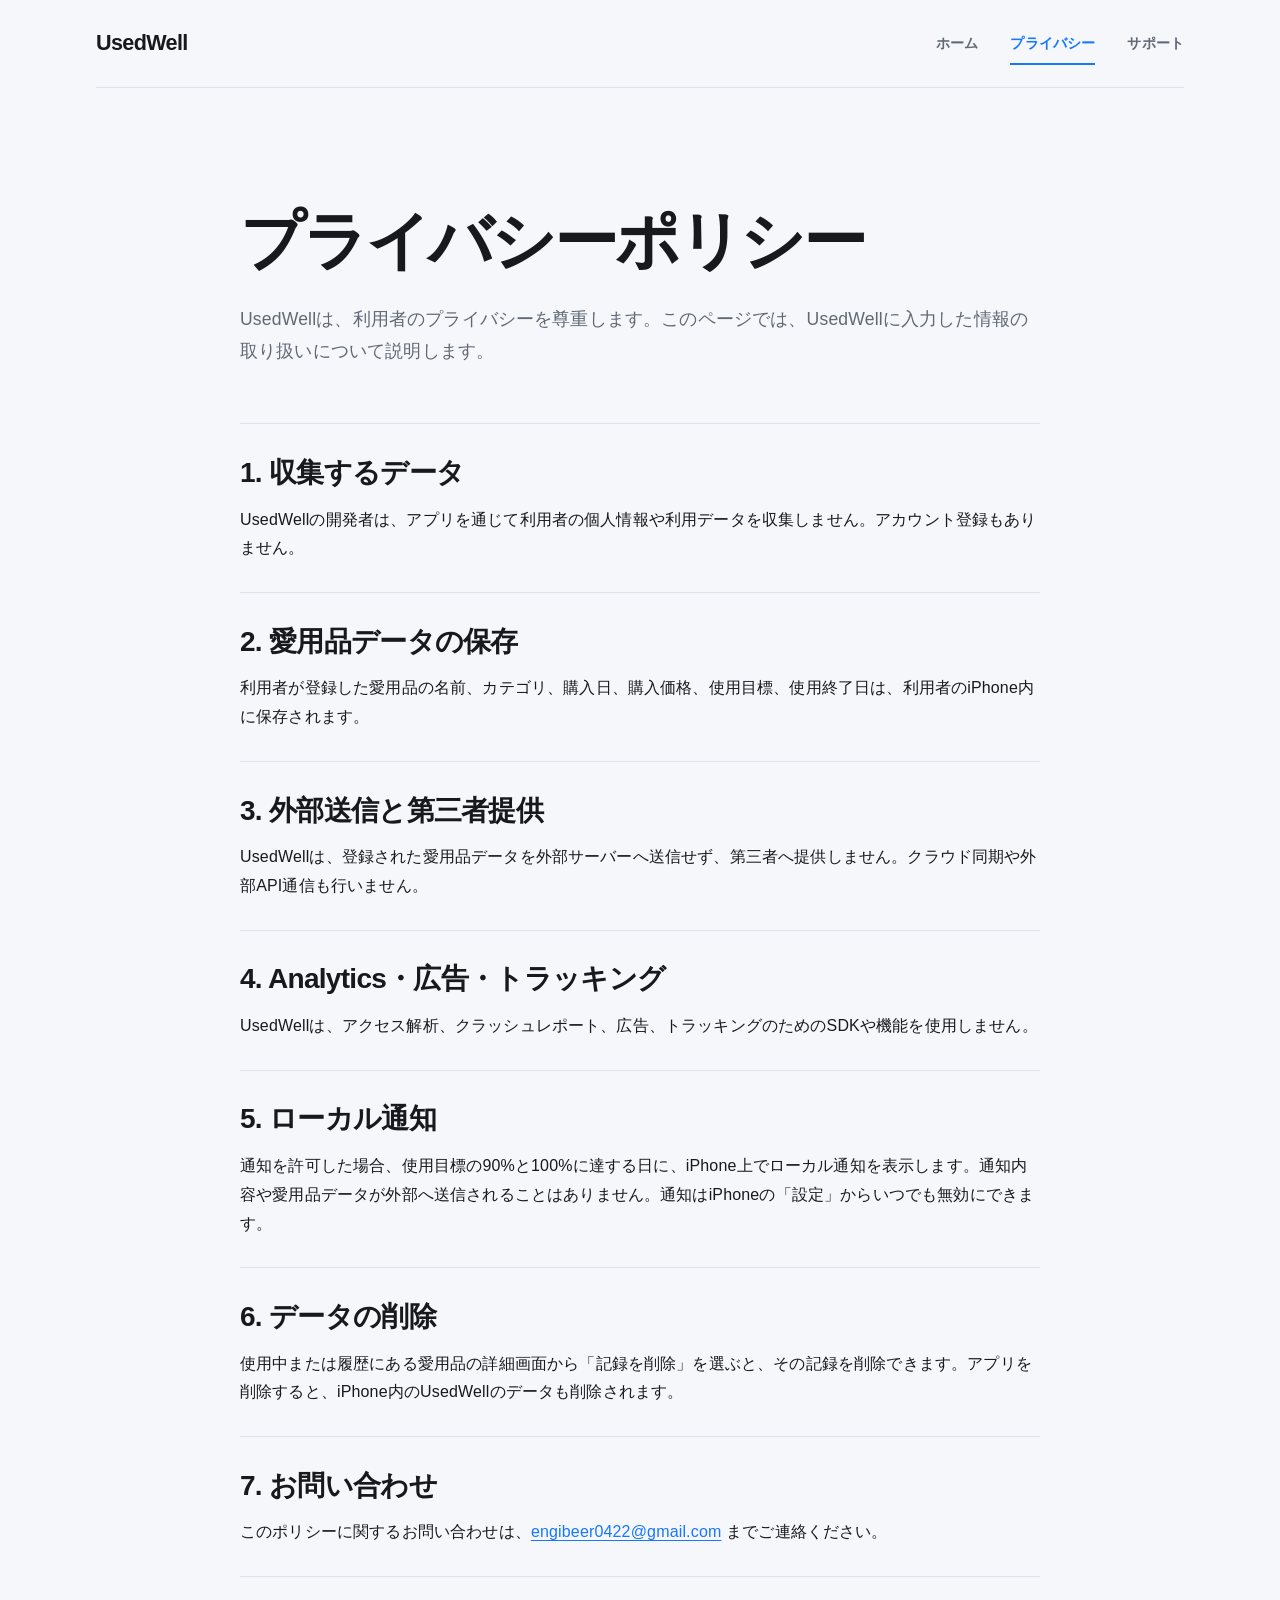
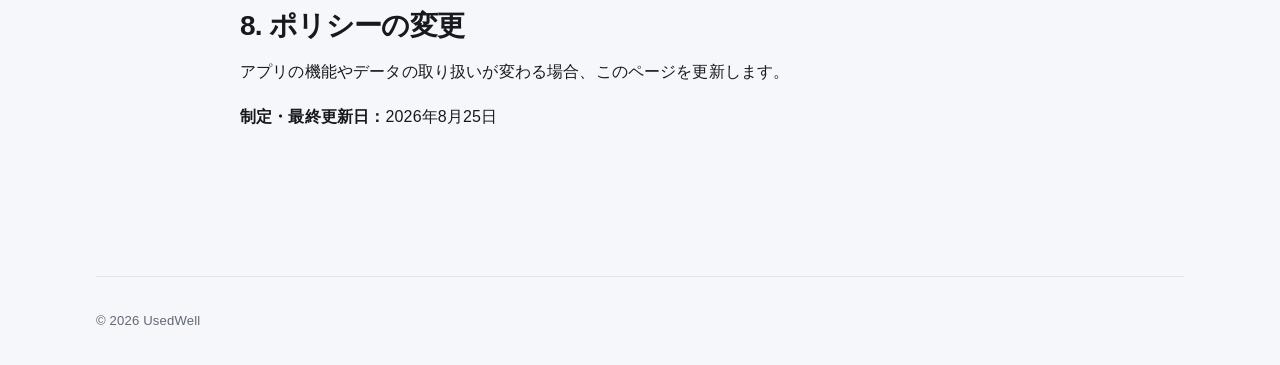
==== docs/privacy/index.html @ a08a8ba6 "Add UsedWell GitHub Pages site" ====
<!doctype html>
<html lang="ja">
  <head>
    <meta charset="utf-8">
    <meta name="viewport" content="width=device-width, initial-scale=1">
    <meta name="description" content="UsedWellのプライバシーポリシー。">
    <title>プライバシーポリシー | UsedWell</title>
    <link rel="stylesheet" href="../styles.css">
  </head>
  <body>
    <header class="site-header">
      <a class="brand" href="../" aria-label="UsedWell ホーム">UsedWell</a>
      <nav class="site-nav" aria-label="メインナビゲーション">
        <a href="../">ホーム</a>
        <a href="./" aria-current="page">プライバシー</a>
        <a href="../support/">サポート</a>
      </nav>
    </header>
    <main class="document">
      <h1>プライバシーポリシー</h1>
      <p class="document-intro">UsedWellは、利用者のプライバシーを尊重します。このページでは、UsedWellに入力した情報の取り扱いについて説明します。</p>
      <section class="policy-section">
        <h2>1. 収集するデータ</h2>
        <p>UsedWellの開発者は、アプリを通じて利用者の個人情報や利用データを収集しません。アカウント登録もありません。</p>
      </section>
      <section class="policy-section">
        <h2>2. 愛用品データの保存</h2>
        <p>利用者が登録した愛用品の名前、カテゴリ、購入日、購入価格、使用目標、使用終了日は、利用者のiPhone内に保存されます。</p>
      </section>
      <section class="policy-section">
        <h2>3. 外部送信と第三者提供</h2>
        <p>UsedWellは、登録された愛用品データを外部サーバーへ送信せず、第三者へ提供しません。クラウド同期や外部API通信も行いません。</p>
      </section>
      <section class="policy-section">
        <h2>4. Analytics・広告・トラッキング</h2>
        <p>UsedWellは、アクセス解析、クラッシュレポート、広告、トラッキングのためのSDKや機能を使用しません。</p>
      </section>
      <section class="policy-section">
        <h2>5. ローカル通知</h2>
        <p>通知を許可した場合、使用目標の90%と100%に達する日に、iPhone上でローカル通知を表示します。通知内容や愛用品データが外部へ送信されることはありません。通知はiPhoneの「設定」からいつでも無効にできます。</p>
      </section>
      <section class="policy-section">
        <h2>6. データの削除</h2>
        <p>使用中または履歴にある愛用品の詳細画面から「記録を削除」を選ぶと、その記録を削除できます。アプリを削除すると、iPhone内のUsedWellのデータも削除されます。</p>
      </section>
      <section class="policy-section">
        <h2>7. お問い合わせ</h2>
        <p>このポリシーに関するお問い合わせは、<a href="mailto:engibeer0422@gmail.com?subject=UsedWell%20Privacy">engibeer0422@gmail.com</a> までご連絡ください。</p>
      </section>
      <section class="policy-section">
        <h2>8. ポリシーの変更</h2>
        <p>アプリの機能やデータの取り扱いが変わる場合、このページを更新します。</p>
        <p><strong>制定・最終更新日：</strong>2026年8月25日</p>
      </section>
    </main>
    <footer class="site-footer">© 2026 UsedWell</footer>
  </body>
</html>
---- docs/styles.css ----
:root {
  color-scheme: light;
  --background: #f5f7fb;
  --surface: #ffffff;
  --text: #17191d;
  --muted: #616975;
  --line: #dfe4ec;
  --accent: #1677ff;
  --content: 68rem;
  font-family: -apple-system, BlinkMacSystemFont, "Helvetica Neue", "Yu Gothic", YuGothic,
    sans-serif;
}

* {
  box-sizing: border-box;
}

html {
  background: var(--background);
  scroll-behavior: smooth;
}

body {
  display: grid;
  grid-template-rows: auto 1fr auto;
  min-height: 100vh;
  margin: 0;
  color: var(--text);
  background: var(--background);
  font-size: 1rem;
  line-height: 1.8;
  letter-spacing: 0.01em;
}

a {
  color: var(--accent);
  text-decoration-thickness: 0.08em;
  text-underline-offset: 0.2em;
}

a:hover {
  text-decoration-thickness: 0.12em;
}

a:focus-visible,
summary:focus-visible {
  outline: 3px solid color-mix(in srgb, var(--accent) 35%, transparent);
  outline-offset: 4px;
}

.site-header,
.site-footer,
main {
  width: min(calc(100% - 3rem), var(--content));
  margin-inline: auto;
}

.site-header {
  display: flex;
  align-items: center;
  justify-content: space-between;
  min-height: 5.5rem;
  border-bottom: 1px solid var(--line);
}

.brand {
  color: var(--text);
  font-size: 1.35rem;
  font-weight: 750;
  letter-spacing: -0.03em;
  text-decoration: none;
}

.site-nav {
  display: flex;
  gap: 2rem;
  font-size: 0.9rem;
  font-weight: 600;
}

.site-nav a {
  position: relative;
  color: var(--muted);
  text-decoration: none;
}

.site-nav a[aria-current="page"] {
  color: var(--accent);
}

.site-nav a[aria-current="page"]::after {
  position: absolute;
  right: 0;
  bottom: -0.55rem;
  left: 0;
  height: 2px;
  background: var(--accent);
  content: "";
}

main {
  padding-block: clamp(4rem, 9vw, 8rem);
}

.hero {
  max-width: 52rem;
}

h1,
h2,
h3,
p {
  margin-top: 0;
}

h1 {
  max-width: 15ch;
  margin-bottom: 1.5rem;
  font-size: clamp(2.7rem, 7vw, 5.5rem);
  line-height: 1.2;
  letter-spacing: -0.05em;
}

.document h1 {
  max-width: none;
  font-size: clamp(2.4rem, 5vw, 4.4rem);
}

h2 {
  margin-bottom: 0.75rem;
  font-size: clamp(1.35rem, 2.4vw, 1.75rem);
  line-height: 1.45;
  letter-spacing: -0.025em;
}

.lead {
  max-width: 44rem;
  margin-bottom: 0;
  color: var(--muted);
  font-size: clamp(1.08rem, 2vw, 1.3rem);
}

.feature-list {
  margin: clamp(4rem, 9vw, 7rem) 0;
  border-top: 1px solid var(--line);
}

.feature {
  display: grid;
  grid-template-columns: minmax(10rem, 0.65fr) 1.35fr;
  gap: 2rem;
  padding-block: 2rem;
  border-bottom: 1px solid var(--line);
}

.feature h2,
.feature p {
  margin-bottom: 0;
}

.feature p {
  color: var(--muted);
}

.statement {
  max-width: 44rem;
  margin-bottom: 4rem;
  font-size: clamp(1.2rem, 2.5vw, 1.55rem);
  font-weight: 650;
}

.page-links {
  display: flex;
  flex-wrap: wrap;
  gap: 1.5rem 3rem;
  padding-top: 2rem;
  border-top: 1px solid var(--line);
  font-weight: 650;
}

.document {
  max-width: 50rem;
}

.document-intro {
  margin-bottom: 3.5rem;
  color: var(--muted);
  font-size: 1.1rem;
}

.policy-section {
  padding-block: 1.8rem;
  border-top: 1px solid var(--line);
}

.policy-section p:last-child,
.policy-section ul:last-child {
  margin-bottom: 0;
}

.policy-section ul {
  padding-left: 1.4rem;
}

.faq {
  margin-top: 4rem;
  border-top: 1px solid var(--line);
}

.faq details {
  border-bottom: 1px solid var(--line);
}

.faq summary {
  display: flex;
  align-items: center;
  justify-content: space-between;
  gap: 1rem;
  padding-block: 1.4rem;
  font-weight: 650;
  cursor: pointer;
  list-style: none;
}

.faq summary::-webkit-details-marker {
  display: none;
}

.faq summary::after {
  flex: 0 0 auto;
  color: var(--accent);
  font-size: 1.4rem;
  content: "+";
}

.faq details[open] summary::after {
  content: "−";
}

.faq details p {
  max-width: 43rem;
  margin-bottom: 1.6rem;
  color: var(--muted);
}

.contact {
  margin-top: 5rem;
  padding-top: 2rem;
  border-top: 1px solid var(--line);
}

.mail-link {
  display: inline-block;
  margin-top: 0.75rem;
  padding: 0.7rem 1rem;
  border: 1px solid var(--accent);
  border-radius: 0.55rem;
  font-weight: 650;
  text-decoration: none;
}

.site-footer {
  padding-block: 2rem;
  border-top: 1px solid var(--line);
  color: var(--muted);
  font-size: 0.82rem;
}

@media (max-width: 42rem) {
  .site-header,
  .site-footer,
  main {
    width: min(calc(100% - 2rem), var(--content));
  }

  .site-header {
    align-items: flex-start;
    flex-direction: column;
    justify-content: center;
    gap: 0.75rem;
    padding-block: 1rem;
  }

  .site-nav {
    width: 100%;
    justify-content: space-between;
    gap: 0.75rem;
    font-size: 0.82rem;
  }

  main {
    padding-block: 3.5rem;
  }

  h1 {
    font-size: clamp(2.5rem, 14vw, 4rem);
  }

  .feature {
    grid-template-columns: 1fr;
    gap: 0.5rem;
  }
}

@media (prefers-reduced-motion: reduce) {
  html {
    scroll-behavior: auto;
  }
}
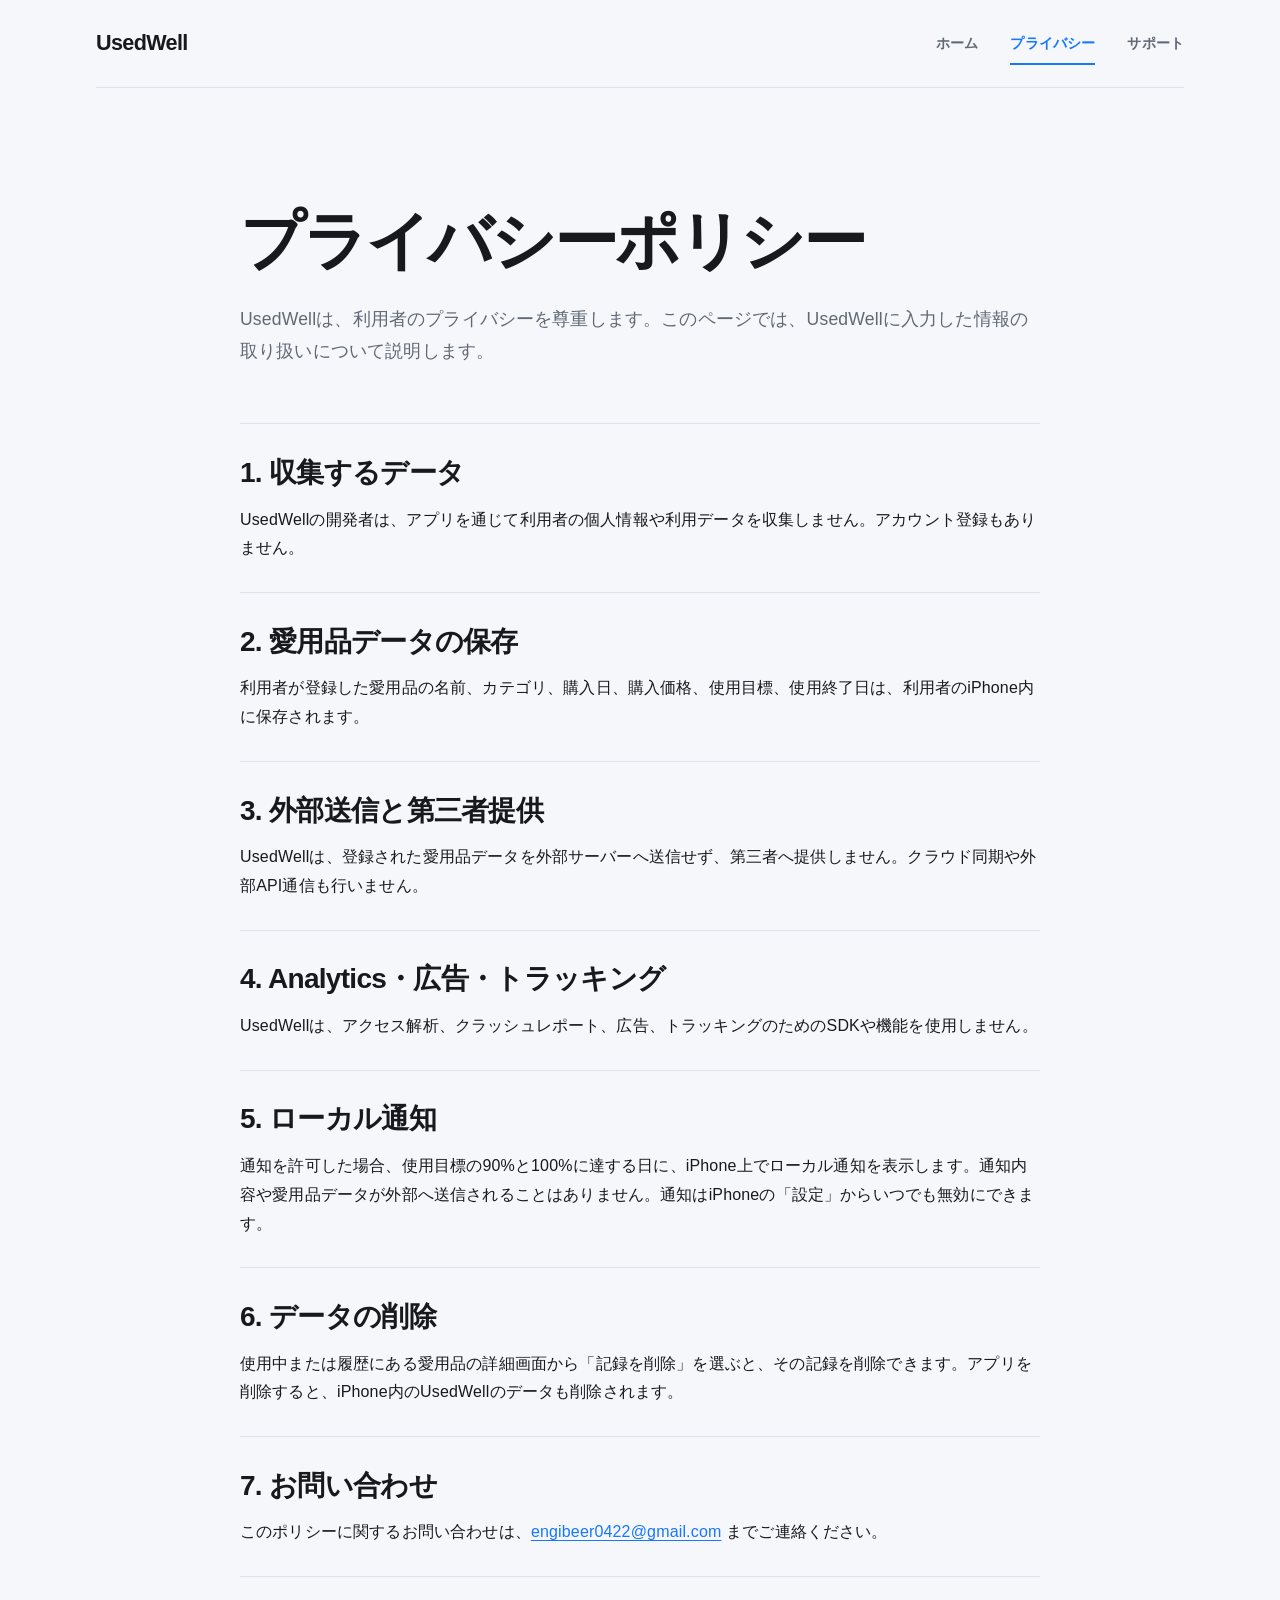
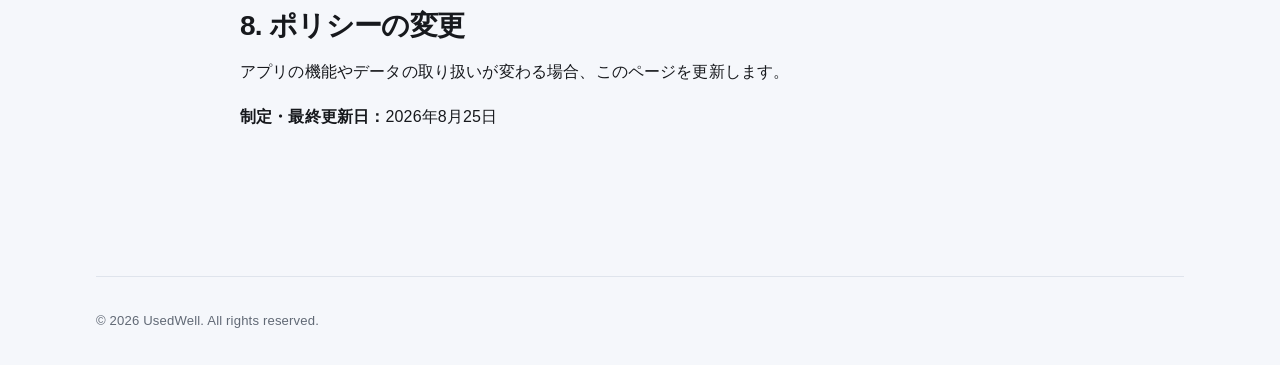
==== commit 39873668: "Finalize site copyright copy" ====
--- a/docs/privacy/index.html
+++ b/docs/privacy/index.html
@@ -53,6 +53,6 @@
         <p><strong>制定・最終更新日：</strong>2026年8月25日</p>
       </section>
     </main>
-    <footer class="site-footer">© 2026 UsedWell</footer>
+    <footer class="site-footer">© 2026 UsedWell. All rights reserved.</footer>
   </body>
 </html>
